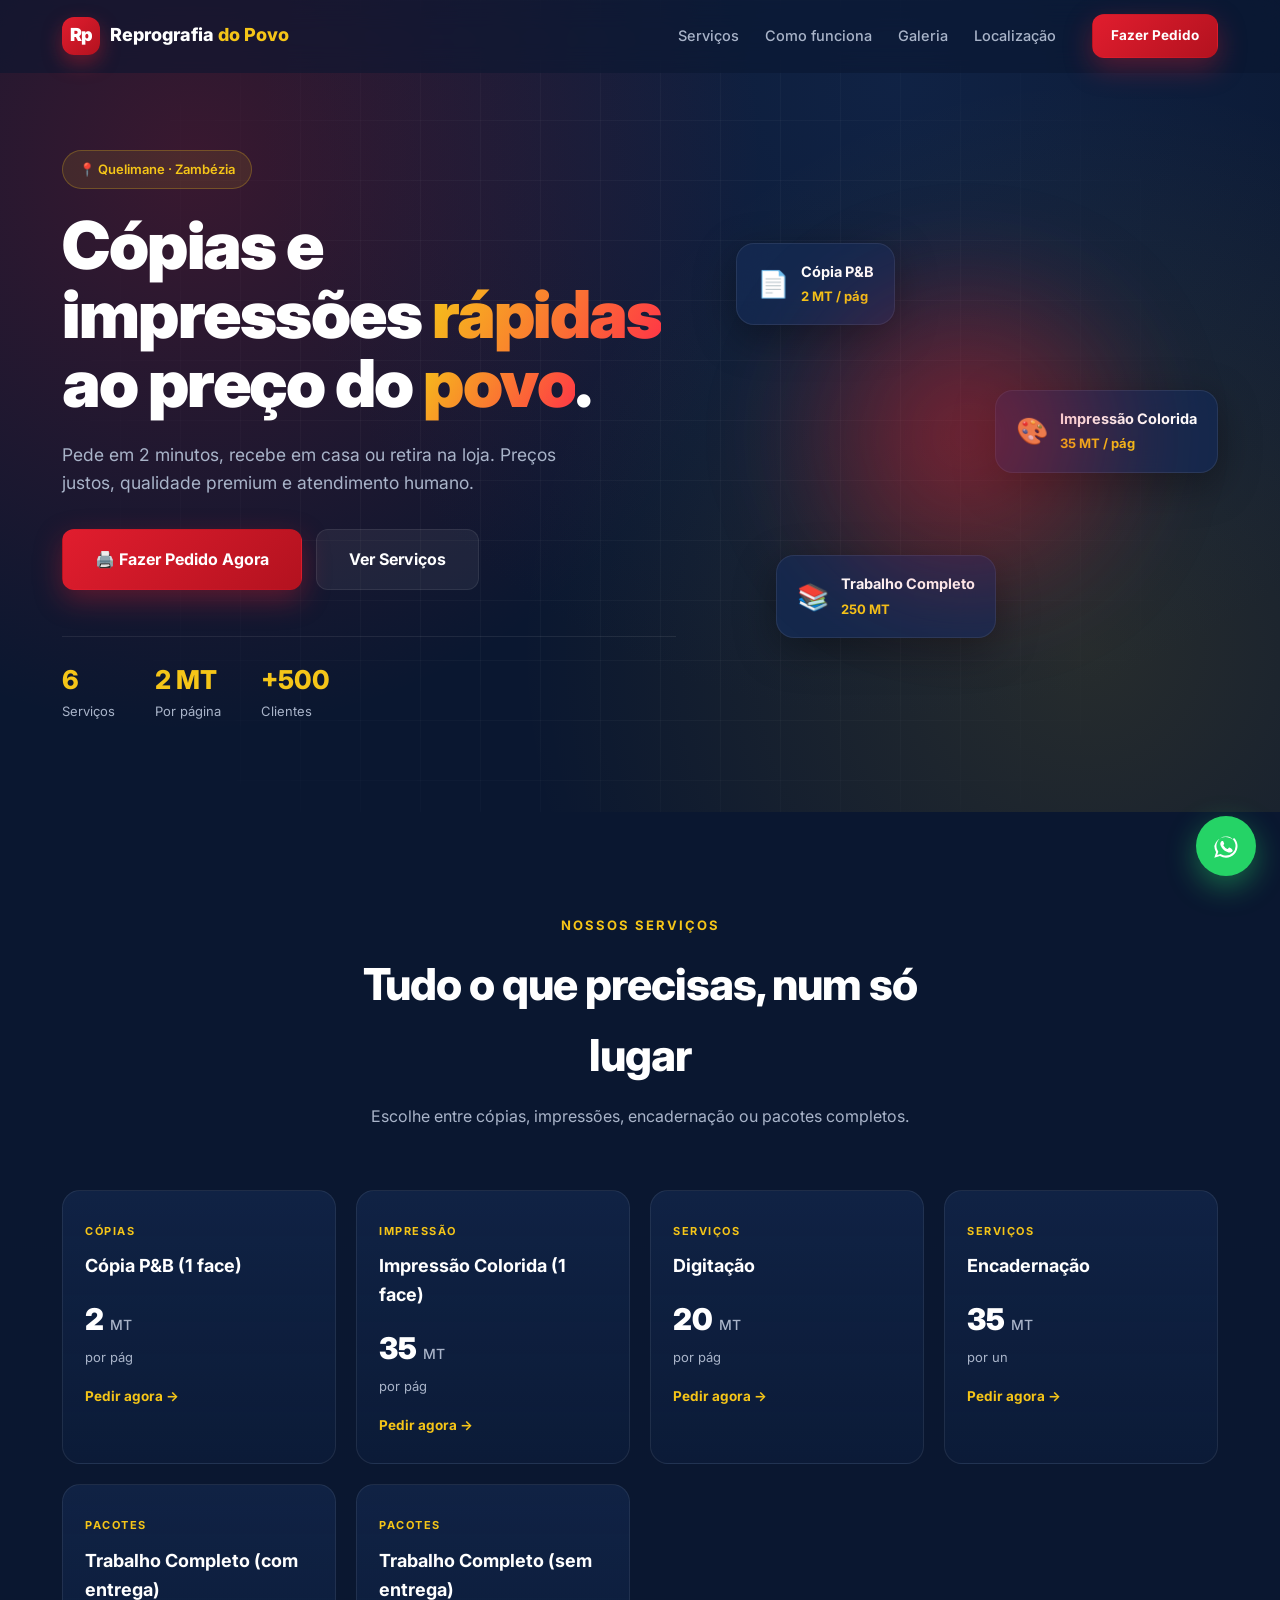
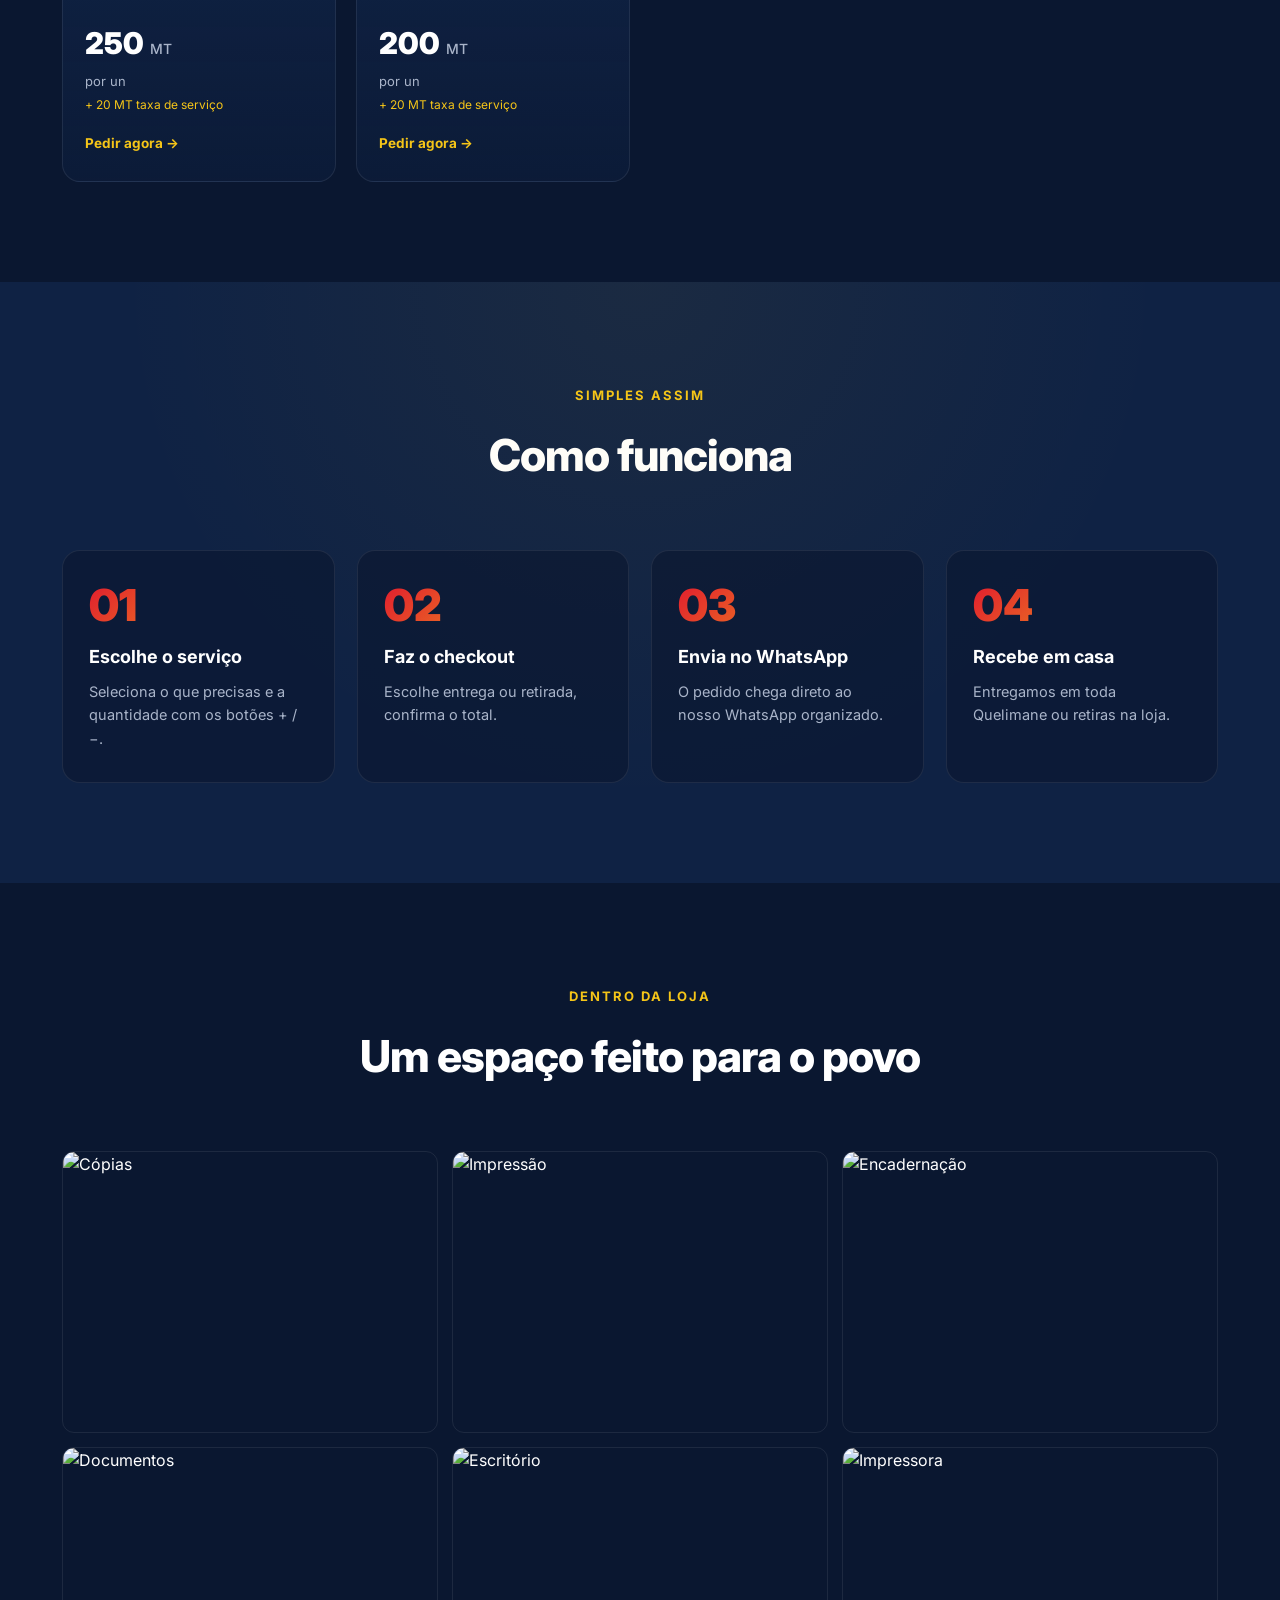
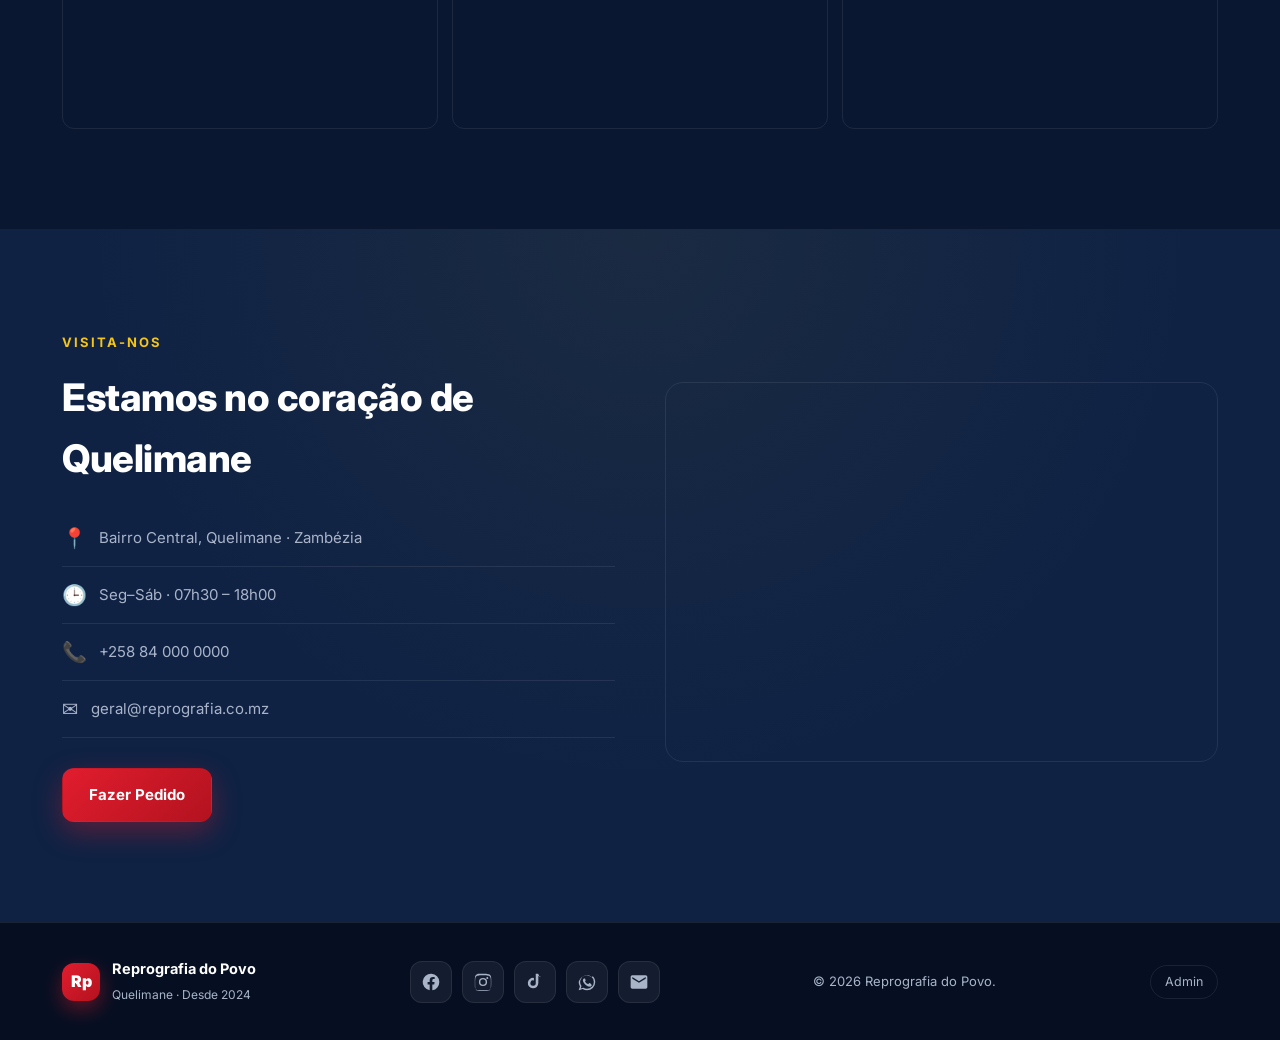
==== index.html @ e953f595 "git add . && git commit -m "Atualização do projeto" && git push" ====
<!DOCTYPE html>
<html lang="pt-MZ">
<head>
  <meta charset="UTF-8" />
  <meta name="viewport" content="width=device-width, initial-scale=1.0" />
  <title>Reprografia do Povo · Quelimane</title>
  <meta name="description" content="Cópias, impressões, encadernação e trabalhos completos em Quelimane. Rápido, barato e profissional." />
  <link rel="preconnect" href="https://fonts.googleapis.com">
  <link rel="preconnect" href="https://fonts.gstatic.com" crossorigin>
  <link href="https://fonts.googleapis.com/css2?family=Inter:wght@400;500;600;700;800;900&display=swap" rel="stylesheet">
  <link rel="stylesheet" href="css/style.css" />
</head>
<body>

  <header class="navbar" id="navbar">
    <div class="container nav-inner">
      <a href="index.html" class="logo">
        <span class="logo-mark">Rp</span>
        <span class="logo-text">Reprografia <em>do Povo</em></span>
      </a>
      <nav class="nav-links">
        <a href="#servicos">Serviços</a>
        <a href="#como-funciona">Como funciona</a>
        <a href="#galeria">Galeria</a>
        <a href="#localizacao">Localização</a>
      </nav>
      <a href="pedido.html" class="btn btn-primary btn-sm nav-cta">Fazer Pedido</a>
      <button class="nav-toggle" id="navToggle" aria-label="Menu">
        <span></span><span></span><span></span>
      </button>
    </div>
    <div class="mobile-menu" id="mobileMenu">
      <a href="#servicos">Serviços</a>
      <a href="#como-funciona">Como funciona</a>
      <a href="#galeria">Galeria</a>
      <a href="#localizacao">Localização</a>
      <a href="pedido.html" class="btn btn-primary">Fazer Pedido</a>
    </div>
  </header>

  <section class="hero">
    <div class="hero-bg"></div>
    <div class="container hero-inner">
      <div class="hero-content fade-in">
        <span class="badge">📍 Quelimane · Zambézia</span>
        <h1 class="hero-title">
          Cópias e impressões <span class="gradient-text">rápidas</span><br>
          ao preço do <span class="gradient-text">povo</span>.
        </h1>
        <p class="hero-sub">
          Pede em 2 minutos, recebe em casa ou retira na loja.
          Preços justos, qualidade premium e atendimento humano.
        </p>
        <div class="hero-actions">
          <a href="pedido.html" class="btn btn-primary btn-lg">🖨️ Fazer Pedido Agora</a>
          <a href="#servicos" class="btn btn-ghost btn-lg">Ver Serviços</a>
        </div>
        <div class="hero-stats">
          <div><strong>6</strong><span>Serviços</span></div>
          <div><strong>2 MT</strong><span>Por página</span></div>
          <div><strong>+500</strong><span>Clientes</span></div>
        </div>
      </div>
      <div class="hero-visual fade-in">
        <div class="floating-card card-1">
          <span class="fc-icon">📄</span>
          <div><strong>Cópia P&B</strong><small>2 MT / pág</small></div>
        </div>
        <div class="floating-card card-2">
          <span class="fc-icon">🎨</span>
          <div><strong>Impressão Colorida</strong><small>35 MT / pág</small></div>
        </div>
        <div class="floating-card card-3">
          <span class="fc-icon">📚</span>
          <div><strong>Trabalho Completo</strong><small>250 MT</small></div>
        </div>
        <div class="hero-blob"></div>
      </div>
    </div>
  </section>

  <section class="section" id="servicos">
    <div class="container">
      <div class="section-head">
        <span class="eyebrow">Nossos serviços</span>
        <h2>Tudo o que precisas, num só lugar</h2>
        <p>Escolhe entre cópias, impressões, encadernação ou pacotes completos.</p>
      </div>
      <div class="services-grid" id="servicesGrid"></div>
    </div>
  </section>

  <section class="section section-dark" id="como-funciona">
    <div class="container">
      <div class="section-head">
        <span class="eyebrow">Simples assim</span>
        <h2>Como funciona</h2>
      </div>
      <div class="steps">
        <div class="step fade-in">
          <div class="step-num">01</div>
          <h3>Escolhe o serviço</h3>
          <p>Seleciona o que precisas e a quantidade com os botões + / −.</p>
        </div>
        <div class="step fade-in">
          <div class="step-num">02</div>
          <h3>Faz o checkout</h3>
          <p>Escolhe entrega ou retirada, confirma o total.</p>
        </div>
        <div class="step fade-in">
          <div class="step-num">03</div>
          <h3>Envia no WhatsApp</h3>
          <p>O pedido chega direto ao nosso WhatsApp organizado.</p>
        </div>
        <div class="step fade-in">
          <div class="step-num">04</div>
          <h3>Recebe em casa</h3>
          <p>Entregamos em toda Quelimane ou retiras na loja.</p>
        </div>
      </div>
    </div>
  </section>

  <section class="section" id="galeria">
    <div class="container">
      <div class="section-head">
        <span class="eyebrow">Dentro da loja</span>
        <h2>Um espaço feito para o povo</h2>
      </div>
      <div class="gallery" id="gallery">
        <div class="gallery-item" data-img="https://images.unsplash.com/photo-1543002588-bfa74002ed7e?w=1200">
          <img src="https://images.unsplash.com/photo-1543002588-bfa74002ed7e?w=600" alt="Cópias" loading="lazy">
        </div>
        <div class="gallery-item" data-img="https://images.unsplash.com/photo-1568667256549-094345857637?w=1200">
          <img src="https://images.unsplash.com/photo-1568667256549-094345857637?w=600" alt="Impressão" loading="lazy">
        </div>
        <div class="gallery-item" data-img="https://images.unsplash.com/photo-1586281380349-632531db7ed4?w=1200">
          <img src="https://images.unsplash.com/photo-1586281380349-632531db7ed4?w=600" alt="Encadernação" loading="lazy">
        </div>
        <div class="gallery-item" data-img="https://images.unsplash.com/photo-1517842645767-c639042777db?w=1200">
          <img src="https://images.unsplash.com/photo-1517842645767-c639042777db?w=600" alt="Documentos" loading="lazy">
        </div>
        <div class="gallery-item" data-img="https://images.unsplash.com/photo-1611532736597-de2d4265fba3?w=1200">
          <img src="https://images.unsplash.com/photo-1611532736597-de2d4265fba3?w=600" alt="Escritório" loading="lazy">
        </div>
        <div class="gallery-item" data-img="https://images.unsplash.com/photo-1587825140708-dfaf72ae4b04?w=1200">
          <img src="https://images.unsplash.com/photo-1587825140708-dfaf72ae4b04?w=600" alt="Impressora" loading="lazy">
        </div>
      </div>
    </div>
  </section>

  <section class="section section-dark" id="localizacao">
    <div class="container">
      <div class="location-grid">
        <div class="location-info fade-in">
          <span class="eyebrow">Visita-nos</span>
          <h2>Estamos no coração de Quelimane</h2>
          <ul class="info-list">
            <li><span>📍</span> Bairro Central, Quelimane · Zambézia</li>
            <li><span>🕒</span> Seg–Sáb · 07h30 – 18h00</li>
            <li><span>📞</span> +258 84 000 0000</li>
            <li><span>✉️</span> geral@reprografia.co.mz</li>
          </ul>
          <a href="pedido.html" class="btn btn-primary">Fazer Pedido</a>
        </div>
        <div class="location-map fade-in">
          <iframe src="https://www.google.com/maps?q=Quelimane,+Mo%C3%A7ambique&output=embed"
            loading="lazy" referrerpolicy="no-referrer-when-downgrade"></iframe>
        </div>
      </div>
    </div>
  </section>

  <footer class="footer">
    <div class="container footer-inner">
      <div class="footer-brand">
        <span class="logo-mark">Rp</span>
        <div>
          <strong>Reprografia do Povo</strong>
          <small>Quelimane · Desde 2024</small>
        </div>
      </div>

      <div class="footer-social" id="footerSocial">
        <!-- preenchido via js/app.js -->
      </div>

      <p class="footer-copy">© <span id="year"></span> Reprografia do Povo.</p>
      <a href="login.html" class="footer-admin">Admin</a>
    </div>
  </footer>

  <a href="#" class="whatsapp-float" id="whatsappFloat" aria-label="WhatsApp">
    <svg viewBox="0 0 24 24" width="28" height="28" fill="currentColor">
      <path d="M17.6 6.3A9.9 9.9 0 0 0 2 12a9.9 9.9 0 0 0 1.5 5.3L2 22l4.8-1.5A9.9 9.9 0 0 0 12 22a9.9 9.9 0 0 0 9.9-9.9c0-2.6-1-5.1-2.9-7zM12 20.2c-1.5 0-3-.4-4.3-1.2l-.3-.2-2.9.9.9-2.8-.2-.3A8.2 8.2 0 1 1 20.2 12 8.2 8.2 0 0 1 12 20.2zm4.5-6.1c-.2-.1-1.4-.7-1.6-.8-.2-.1-.4-.1-.5.1s-.6.8-.8 1c-.1.2-.3.2-.5.1a6.6 6.6 0 0 1-3.3-2.9c-.2-.4.2-.4.6-1.3.1-.2 0-.4 0-.5l-.7-1.6c-.2-.4-.4-.4-.5-.4h-.5c-.2 0-.5.1-.7.3-.2.3-.9.9-.9 2.2s1 2.5 1.1 2.7c.1.2 1.9 2.9 4.6 4 .6.3 1.1.4 1.5.5.6.2 1.2.2 1.6.1.5-.1 1.4-.6 1.6-1.1.2-.6.2-1 .1-1.1-.1-.1-.2-.2-.4-.3z"/>
    </svg>
  </a>

  <div class="lightbox" id="lightbox">
    <button class="lightbox-close" id="lightboxClose">×</button>
    <img id="lightboxImg" src="" alt="Galeria">
  </div>

  <script src="https://cdn.jsdelivr.net/npm/@supabase/supabase-js@2"></script>
  <script src="js/config.js"></script>
  <script src="js/app.js"></script>
</body>
</html>
---- css/style.css ----
/* ============================================================
   REPROGRAFIA DO POVO — style.css (Fase 4 Final)
   ============================================================ */

:root {
  --navy:      #0a1730;
  --navy-2:    #0f2244;
  --navy-3:    #142a52;
  --red:       #e11d2e;
  --red-2:     #ff3347;
  --gold:      #f5c518;
  --gold-2:    #ffd93d;
  --white:     #ffffff;
  --muted:     #a9b4c9;
  --line:      rgba(255,255,255,.08);

  --radius:    18px;
  --radius-sm: 12px;
  --radius-lg: 28px;

  --shadow-sm: 0 4px 16px rgba(0,0,0,.25);
  --shadow-md: 0 12px 40px rgba(0,0,0,.35);
  --shadow-lg: 0 24px 80px rgba(0,0,0,.45);

  --transition: .35s cubic-bezier(.2,.8,.2,1);
}

* { margin:0; padding:0; box-sizing:border-box; }
html { scroll-behavior:smooth; }

body {
  font-family:'Inter', system-ui, -apple-system, sans-serif;
  background: var(--navy);
  color: var(--white);
  line-height: 1.6;
  overflow-x: hidden;
  -webkit-font-smoothing: antialiased;
}

img { display:block; max-width:100%; }
a { text-decoration:none; color:inherit; }
button { font-family:inherit; cursor:pointer; border:none; }

.container { width: 100%; max-width: 1200px; margin: 0 auto; padding: 0 22px; }

/* ============ NAVBAR ============ */
.navbar {
  position: fixed; top:0; left:0; right:0; z-index: 100;
  padding: 14px 0;
  background: rgba(10,23,48,.55);
  backdrop-filter: blur(14px);
  border-bottom: 1px solid transparent;
  transition: var(--transition);
}
.navbar.scrolled {
  background: rgba(10,23,48,.92);
  border-bottom-color: var(--line);
  padding: 10px 0;
}
.nav-inner { display:flex; align-items:center; gap:28px; }
.logo { display:flex; align-items:center; gap:10px; font-weight:800; font-size:18px; }
.logo-mark {
  width:38px; height:38px; display:grid; place-items:center;
  border-radius: 12px;
  background: linear-gradient(135deg, var(--red), #b3121f);
  color: var(--white); font-weight: 900; letter-spacing: -.5px;
  box-shadow: 0 8px 20px rgba(225,29,46,.4);
}
.logo-text em { color: var(--gold); font-style: normal; }
.nav-links { display:flex; gap:26px; margin-left:auto; }
.nav-links a {
  font-size: 14.5px; color: var(--muted); font-weight: 500;
  transition: var(--transition); position:relative;
}
.nav-links a:hover { color: var(--white); }
.nav-links a::after {
  content:''; position:absolute; bottom:-6px; left:0; width:0; height:2px;
  background: var(--gold); transition: var(--transition);
}
.nav-links a:hover::after { width:100%; }
.nav-cta { margin-left: 8px; }
.nav-toggle { display:none; flex-direction:column; gap:5px; background:none; }
.nav-toggle span { width: 24px; height: 2px; background: var(--white); border-radius: 2px; transition: var(--transition); }

.mobile-menu {
  display:none; flex-direction:column; gap: 4px;
  padding: 16px 22px 22px; background: var(--navy-2);
  border-bottom: 1px solid var(--line);
}
.mobile-menu a {
  padding: 12px 0; color: var(--muted); font-weight: 500;
  border-bottom: 1px solid var(--line);
}
.mobile-menu a.btn { margin-top: 10px; border:none; color: var(--white); justify-content:center; }
.mobile-menu.open { display:flex; }

/* ============ BOTÕES ============ */
.btn {
  display: inline-flex; align-items: center; justify-content: center; gap: 8px;
  padding: 14px 26px; border-radius: var(--radius-sm);
  font-weight: 700; font-size: 15px; transition: var(--transition);
  white-space: nowrap; border: 1px solid transparent;
}
.btn-primary {
  background: linear-gradient(135deg, var(--red), #b3121f);
  color: var(--white); box-shadow: 0 10px 28px rgba(225,29,46,.35);
}
.btn-primary:hover { transform: translateY(-2px); box-shadow: 0 16px 40px rgba(225,29,46,.5); }
.btn-gold {
  background: linear-gradient(135deg, var(--gold), #e0a800);
  color: var(--navy); box-shadow: 0 10px 28px rgba(245,197,24,.35);
}
.btn-gold:hover { transform: translateY(-2px); }
.btn-ghost {
  background: rgba(255,255,255,.06); color: var(--white);
  border-color: var(--line);
}
.btn-ghost:hover { background: rgba(255,255,255,.12); }
.btn-sm { padding: 10px 18px; font-size: 13.5px; }
.btn-lg { padding: 17px 32px; font-size: 16px; }

/* ============ HERO ============ */
.hero { position: relative; padding: 150px 0 90px; overflow: hidden; }
.hero-bg {
  position: absolute; inset:0;
  background:
    radial-gradient(circle at 15% 20%, rgba(225,29,46,.22), transparent 45%),
    radial-gradient(circle at 85% 80%, rgba(245,197,24,.12), transparent 45%),
    radial-gradient(circle at 70% 10%, rgba(20,42,82,.6), transparent 55%);
  z-index: -1;
}
.hero-bg::after {
  content:''; position:absolute; inset:0;
  background-image:
    linear-gradient(rgba(255,255,255,.03) 1px, transparent 1px),
    linear-gradient(90deg, rgba(255,255,255,.03) 1px, transparent 1px);
  background-size: 60px 60px;
  mask-image: radial-gradient(circle at 50% 50%, black 40%, transparent 80%);
}
.hero-inner { display:grid; grid-template-columns: 1.1fr .9fr; gap: 40px; align-items:center; }
.badge {
  display:inline-block; padding: 8px 16px; border-radius: 999px;
  background: rgba(245,197,24,.1); color: var(--gold);
  font-size: 13px; font-weight: 600;
  border: 1px solid rgba(245,197,24,.25); margin-bottom: 22px;
}
.hero-title {
  font-size: clamp(38px, 5.2vw, 66px); font-weight: 900;
  line-height: 1.05; letter-spacing: -1.5px; margin-bottom: 22px;
}
.gradient-text {
  background: linear-gradient(120deg, var(--gold), var(--red-2));
  -webkit-background-clip: text; background-clip: text; color: transparent;
}
.hero-sub { font-size: 17.5px; color: var(--muted); max-width: 540px; margin-bottom: 32px; }
.hero-actions { display:flex; gap:14px; flex-wrap:wrap; margin-bottom: 46px; }
.hero-stats { display:flex; gap: 40px; padding-top: 22px; border-top: 1px solid var(--line); }
.hero-stats div { display:flex; flex-direction:column; }
.hero-stats strong { font-size: 26px; font-weight: 800; color: var(--gold); }
.hero-stats span { font-size: 13px; color: var(--muted); }

.hero-visual { position: relative; height: 460px; }
.hero-blob {
  position:absolute; inset: 10% 5%; border-radius: 50%;
  background: radial-gradient(circle, rgba(225,29,46,.5), transparent 70%);
  filter: blur(40px); animation: pulse 6s ease-in-out infinite;
}
.floating-card {
  position:absolute; display:flex; align-items:center; gap: 12px;
  background: rgba(20,42,82,.85); backdrop-filter: blur(20px);
  border: 1px solid var(--line); border-radius: var(--radius);
  padding: 16px 20px; box-shadow: var(--shadow-md);
  animation: float 6s ease-in-out infinite;
}
.floating-card strong { display:block; font-size: 14.5px; }
.floating-card small { color: var(--gold); font-weight: 700; font-size: 13px; }
.fc-icon { font-size: 26px; }
.card-1 { top: 8%; left: 4%; animation-delay: 0s; }
.card-2 { top: 40%; right: 0; animation-delay: 2s; }
.card-3 { bottom: 6%; left: 12%; animation-delay: 4s; }

@keyframes float { 0%,100% { transform: translateY(0); } 50% { transform: translateY(-14px); } }
@keyframes pulse { 0%,100% { opacity:.7; transform: scale(1); } 50% { opacity:1; transform: scale(1.08); } }

/* ============ SECTIONS ============ */
.section { padding: 100px 0; position:relative; }
.section-dark { background: var(--navy-2); }
.section-dark::before {
  content:''; position:absolute; inset:0;
  background: radial-gradient(circle at 50% 0%, rgba(245,197,24,.05), transparent 60%);
  pointer-events:none;
}
.section-head { text-align:center; max-width: 640px; margin: 0 auto 60px; }
.eyebrow {
  display:inline-block; color: var(--gold); font-size: 13px; font-weight: 700;
  letter-spacing: 2px; text-transform: uppercase; margin-bottom: 14px;
}
.section-head h2 {
  font-size: clamp(28px, 3.6vw, 44px); font-weight: 800;
  letter-spacing: -1px; margin-bottom: 14px;
}
.section-head p { color: var(--muted); font-size: 16px; }

/* ============ SERVIÇOS ============ */
.services-grid {
  display:grid; grid-template-columns: repeat(auto-fill, minmax(260px, 1fr)); gap: 20px;
}
.service-card {
  background: linear-gradient(180deg, rgba(20,42,82,.6), rgba(15,34,68,.4));
  border: 1px solid var(--line); border-radius: var(--radius);
  padding: 26px 22px; transition: var(--transition);
  position:relative; overflow:hidden;
}
.service-card::before {
  content:''; position:absolute; top:0; left:0; right:0; height:3px;
  background: linear-gradient(90deg, var(--red), var(--gold));
  opacity:0; transition: var(--transition);
}
.service-card:hover {
  transform: translateY(-6px);
  border-color: rgba(245,197,24,.35);
  box-shadow: var(--shadow-md);
}
.service-card:hover::before { opacity:1; }
.sc-cat {
  display:inline-block; font-size: 11px; font-weight: 700;
  letter-spacing: 1.5px; text-transform: uppercase;
  color: var(--gold); margin-bottom: 12px;
}
.sc-name { font-size: 18px; font-weight: 700; margin-bottom: 14px; }
.sc-price { font-size: 30px; font-weight: 900; color: var(--white); display:flex; align-items:baseline; gap:6px; }
.sc-price span { font-size: 14px; color: var(--muted); font-weight: 500; }
.sc-un { color: var(--muted); font-size: 13px; margin-top: 4px; }
.sc-link {
  display:inline-flex; align-items:center; gap:6px;
  margin-top: 18px; font-weight:700; font-size:13.5px;
  color: var(--gold); transition: var(--transition);
}
.sc-link:hover { gap: 12px; }

/* ============ STEPS ============ */
.steps { display:grid; grid-template-columns: repeat(auto-fit, minmax(230px, 1fr)); gap: 22px; }
.step {
  background: rgba(10,23,48,.6); border: 1px solid var(--line);
  border-radius: var(--radius); padding: 32px 26px;
  transition: var(--transition); position:relative;
}
.step:hover { transform: translateY(-4px); border-color: rgba(225,29,46,.35); }
.step-num {
  font-size: 44px; font-weight: 900;
  background: linear-gradient(135deg, var(--red), var(--gold));
  -webkit-background-clip:text; background-clip:text; color:transparent;
  line-height: 1; margin-bottom: 16px;
}
.step h3 { font-size: 18px; font-weight: 700; margin-bottom: 8px; }
.step p { color: var(--muted); font-size: 14.5px; }

/* ============ GALERIA ============ */
.gallery { display:grid; grid-template-columns: repeat(3, 1fr); gap: 14px; }
.gallery-item {
  aspect-ratio: 4/3; border-radius: var(--radius-sm); overflow:hidden;
  cursor: pointer; position:relative; border: 1px solid var(--line);
}
.gallery-item img {
  width:100%; height:100%; object-fit:cover;
  transition: transform .6s cubic-bezier(.2,.8,.2,1);
}
.gallery-item::after {
  content:'🔍'; position:absolute; inset:0; display:grid; place-items:center;
  background: rgba(10,23,48,.55); opacity:0; transition: var(--transition); font-size: 30px;
}
.gallery-item:hover img { transform: scale(1.08); }
.gallery-item:hover::after { opacity:1; }

/* ============ LIGHTBOX ============ */
.lightbox {
  position: fixed; inset: 0; background: rgba(5,10,20,.94);
  backdrop-filter: blur(8px); display: none;
  align-items: center; justify-content: center;
  z-index: 1000; padding: 30px; animation: fadeIn .3s ease;
}
.lightbox.open { display: flex; }
.lightbox img {
  max-width: 92vw; max-height: 88vh; border-radius: var(--radius);
  box-shadow: var(--shadow-lg); animation: zoomIn .35s ease;
}
.lightbox-close {
  position: absolute; top: 22px; right: 26px; width: 46px; height:46px;
  border-radius: 50%; background: rgba(255,255,255,.1);
  color: var(--white); font-size: 26px; transition: var(--transition);
}
.lightbox-close:hover { background: var(--red); transform: rotate(90deg); }

/* ============ LOCALIZAÇÃO ============ */
.location-grid { display:grid; grid-template-columns: 1fr 1fr; gap: 50px; align-items:center; }
.location-info h2 { font-size: clamp(26px,3vw,38px); font-weight:800; margin-bottom: 22px; letter-spacing:-.5px; }
.info-list { list-style:none; margin-bottom: 30px; }
.info-list li {
  display:flex; align-items:center; gap: 12px; padding: 12px 0;
  border-bottom: 1px solid var(--line); color: var(--muted); font-size: 15px;
}
.info-list li span { font-size: 20px; }
.location-map iframe {
  width:100%; height: 380px; border: 1px solid var(--line);
  border-radius: var(--radius); filter: grayscale(.3) contrast(1.1);
}

/* ============ FOOTER ============ */
.footer { background: #060f22; border-top: 1px solid var(--line); padding: 34px 0; }
.footer-inner {
  display:flex; align-items:center; justify-content:space-between;
  gap: 20px; flex-wrap:wrap;
}
.footer-brand { display:flex; align-items:center; gap: 12px; }
.footer-brand strong { display:block; font-size:14.5px; }
.footer-brand small { color: var(--muted); font-size:12px; }

/* Redes sociais no footer */
.footer-social { display:flex; align-items:center; gap: 10px; }
.footer-social a {
  width: 42px; height: 42px; border-radius: 12px;
  background: rgba(255,255,255,.06); border: 1px solid var(--line);
  display: grid; place-items: center;
  transition: var(--transition);
}
.footer-social a svg { width: 20px; height: 20px; fill: var(--muted); transition: var(--transition); }
.footer-social a:hover { transform: translateY(-3px); border-color: var(--gold); background: rgba(245,197,24,.1); }
.footer-social a:hover svg { fill: var(--gold); }
.footer-social a[data-rede="facebook"]:hover  { border-color:#1877f2; background: rgba(24,119,242,.15); }
.footer-social a[data-rede="facebook"]:hover svg { fill:#1877f2; }
.footer-social a[data-rede="instagram"]:hover { border-color:#e4405f; background: rgba(228,64,95,.15); }
.footer-social a[data-rede="instagram"]:hover svg { fill:#e4405f; }
.footer-social a[data-rede="tiktok"]:hover   { border-color:#ffffff; background: rgba(255,255,255,.12); }
.footer-social a[data-rede="tiktok"]:hover svg { fill:#ffffff; }
.footer-social a[data-rede="whatsapp"]:hover { border-color:#25d366; background: rgba(37,211,102,.15); }
.footer-social a[data-rede="whatsapp"]:hover svg { fill:#25d366; }
.footer-social a[data-rede="email"]:hover    { border-color: var(--red); background: rgba(225,29,46,.15); }
.footer-social a[data-rede="email"]:hover svg { fill: var(--red-2); }

.footer-copy { color: var(--muted); font-size: 13px; }
.footer-admin {
  font-size: 12.5px; color: var(--muted); padding: 6px 14px;
  border-radius: 999px; border: 1px solid var(--line); transition: var(--transition);
}
.footer-admin:hover { color: var(--gold); border-color: var(--gold); }

/* ============ WHATSAPP FLOAT ============ */
.whatsapp-float {
  position: fixed; bottom: 24px; right: 24px; width: 60px; height: 60px;
  border-radius: 50%; background: #25D366; color: var(--white);
  display:grid; place-items:center;
  box-shadow: 0 10px 30px rgba(37,211,102,.45); z-index: 90;
  transition: var(--transition); animation: pulseWpp 2.5s infinite;
}
.whatsapp-float:hover { transform: scale(1.1) rotate(6deg); }
@keyframes pulseWpp {
  0% { box-shadow: 0 10px 30px rgba(37,211,102,.45), 0 0 0 0 rgba(37,211,102,.6); }
  70% { box-shadow: 0 10px 30px rgba(37,211,102,.45), 0 0 0 18px rgba(37,211,102,0); }
  100% { box-shadow: 0 10px 30px rgba(37,211,102,.45), 0 0 0 0 rgba(37,211,102,0); }
}

/* ============ ANIMAÇÕES ============ */
.fade-in { opacity:0; transform: translateY(24px); transition: opacity .7s ease, transform .7s ease; }
.fade-in.visible { opacity:1; transform: translateY(0); }
@keyframes fadeIn { from{opacity:0} to{opacity:1} }
@keyframes zoomIn { from{opacity:0; transform: scale(.9)} to{opacity:1; transform: scale(1)} }

/* ============ RESPONSIVO ============ */
@media (max-width: 980px) {
  .hero-inner { grid-template-columns: 1fr; }
  .hero-visual { display: none; }
  .location-grid { grid-template-columns: 1fr; }
  .nav-links, .nav-cta { display:none; }
  .nav-toggle { display:flex; margin-left:auto; }
  .gallery { grid-template-columns: repeat(2, 1fr); }
}
@media (max-width: 620px) {
  .section { padding: 70px 0; }
  .hero { padding: 120px 0 60px; }
  .hero-stats { gap: 24px; }
  .hero-stats strong { font-size: 20px; }
  .hero-actions .btn { flex:1; justify-content:center; }
  .gallery { grid-template-columns: 1fr 1fr; gap: 10px; }
  .footer-inner { flex-direction:column; text-align:center; }
  .whatsapp-float { width: 54px; height:54px; bottom: 18px; right: 18px; }
  .services-grid { grid-template-columns: 1fr 1fr; gap: 12px; }
  .service-card { padding: 18px 16px; }
  .sc-price { font-size: 24px; }
}
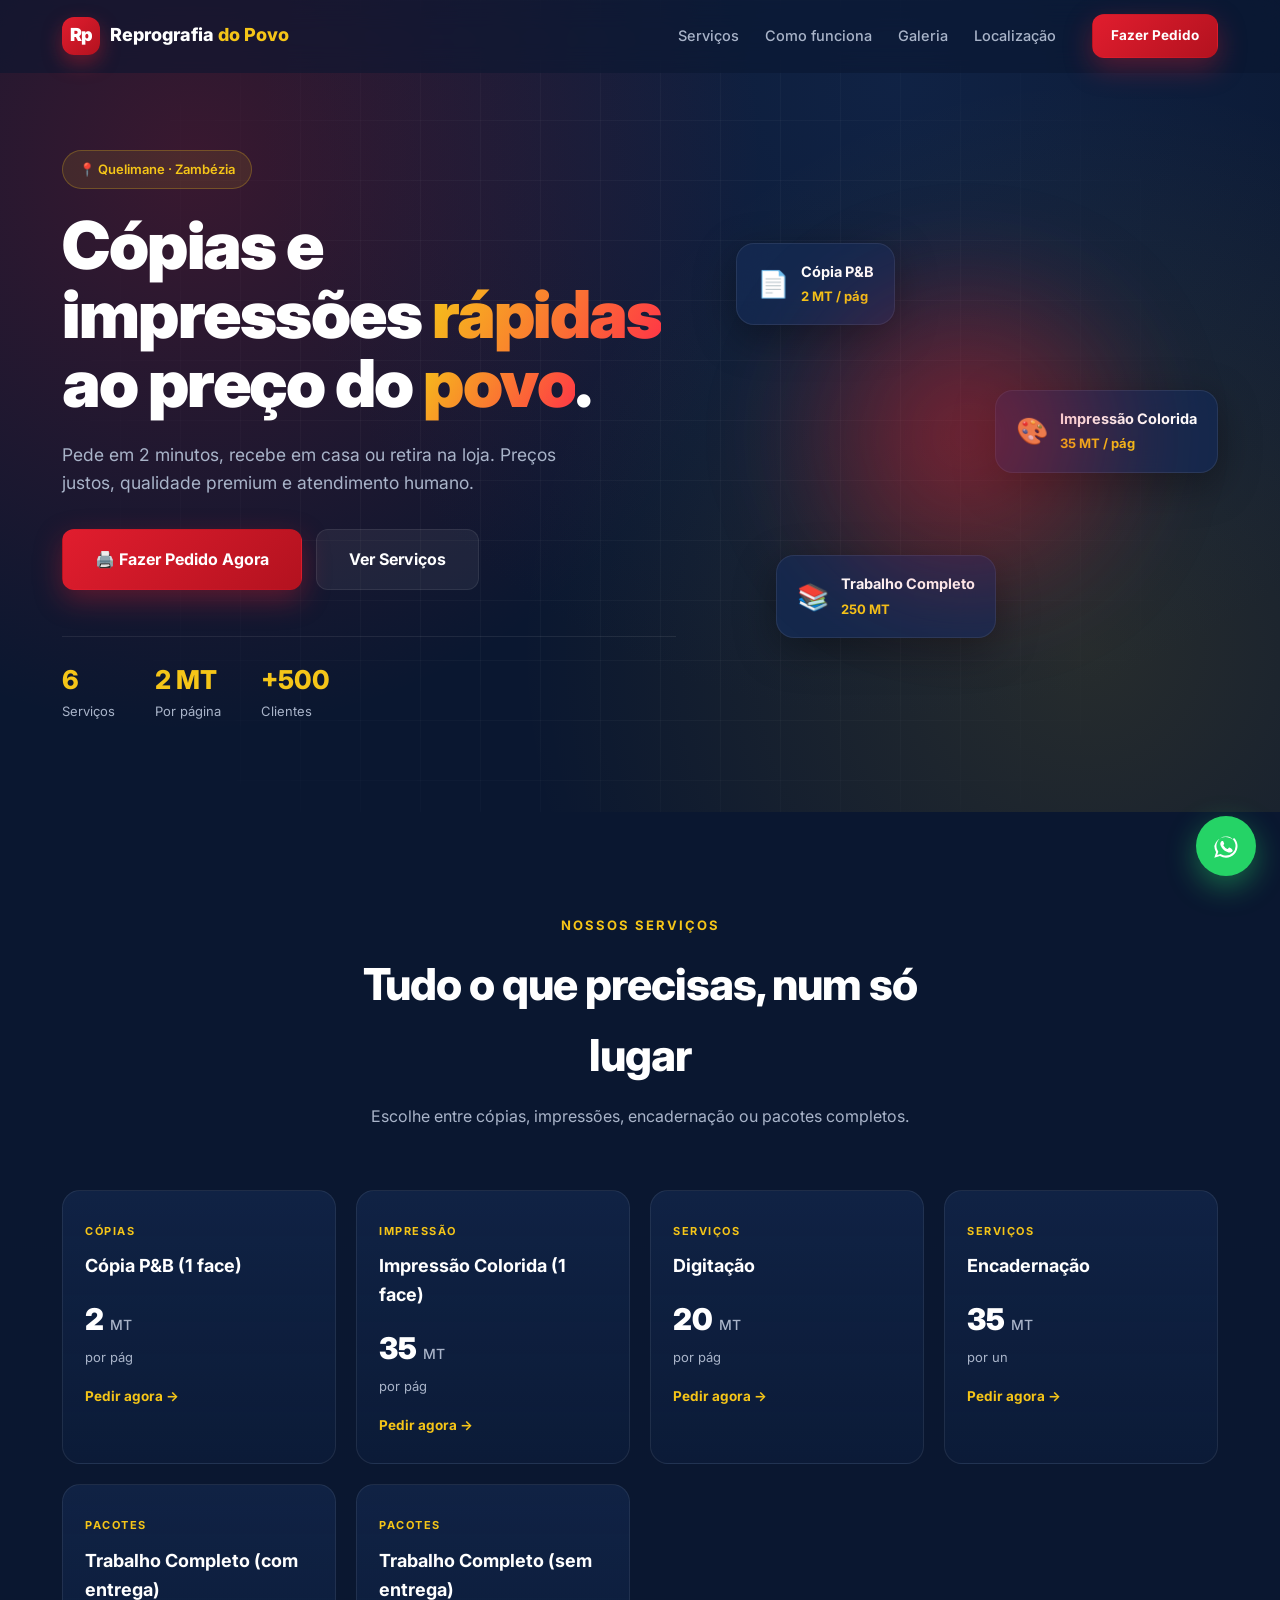
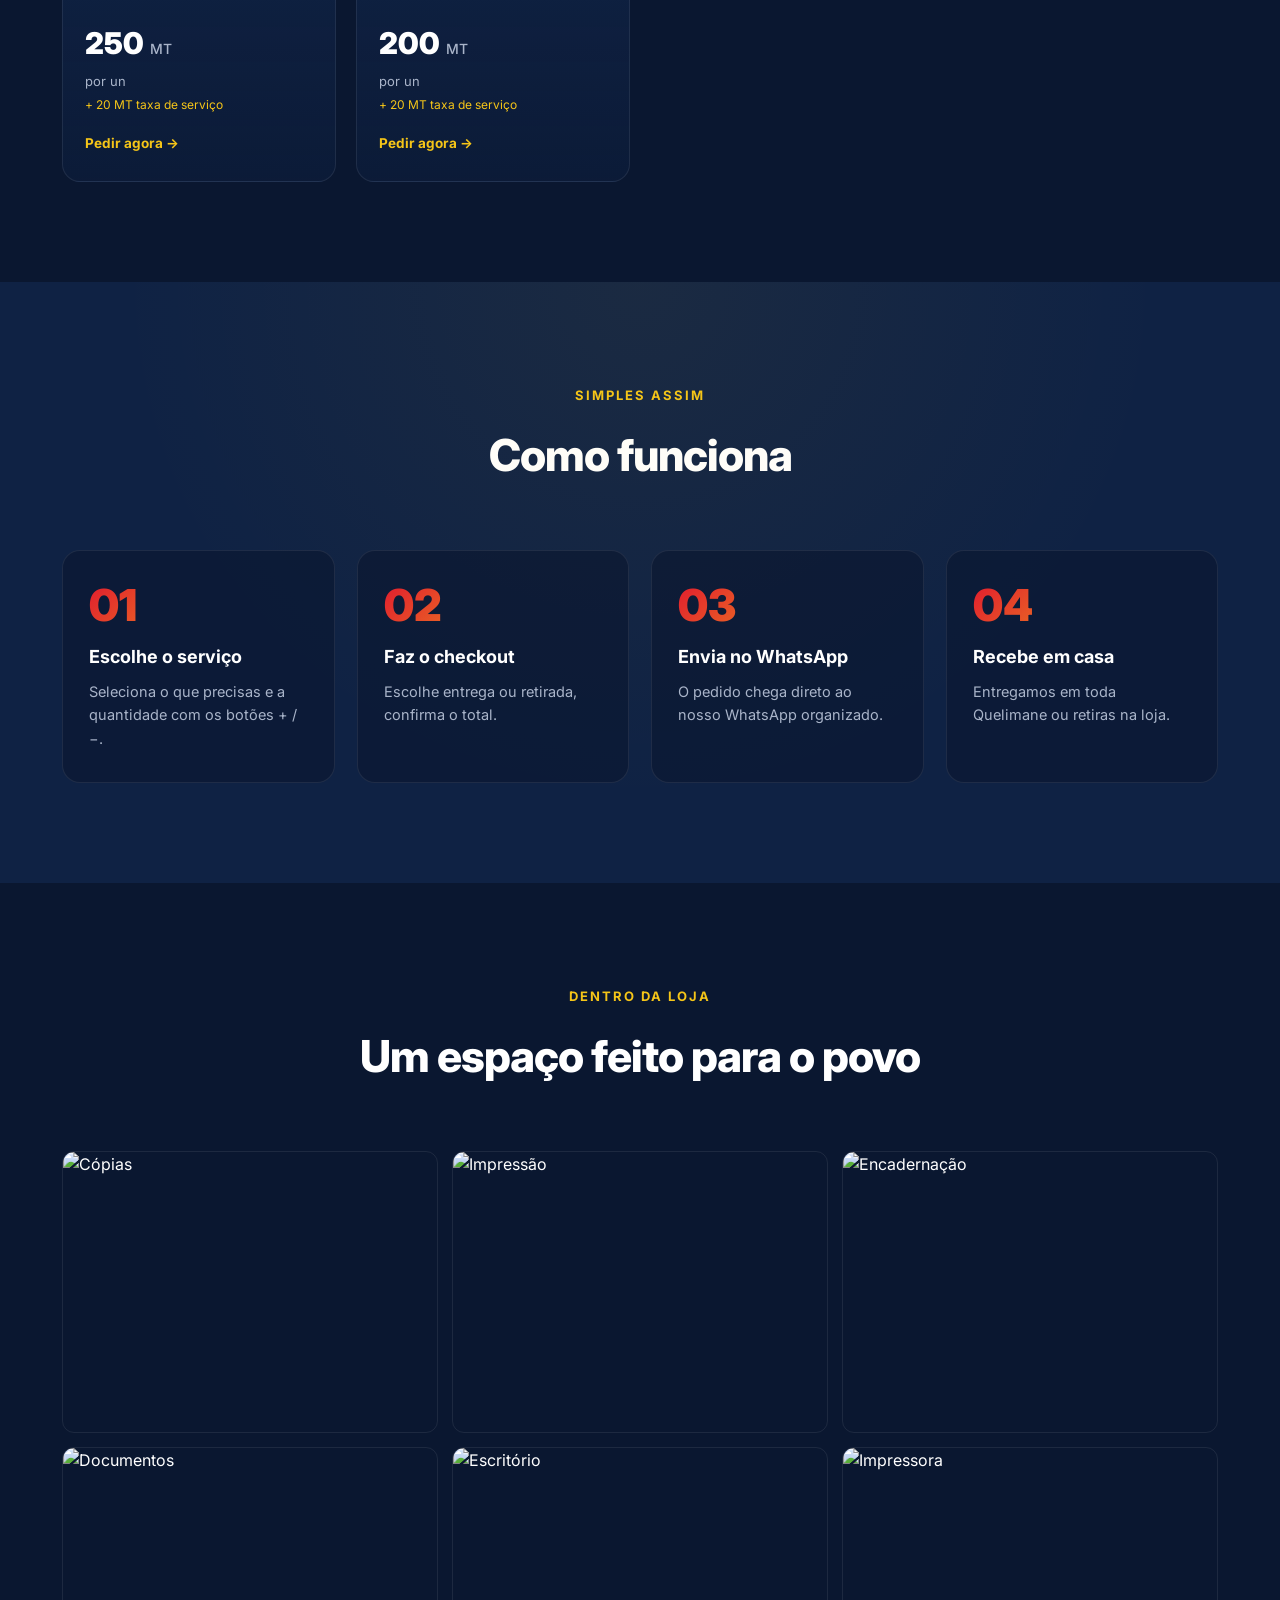
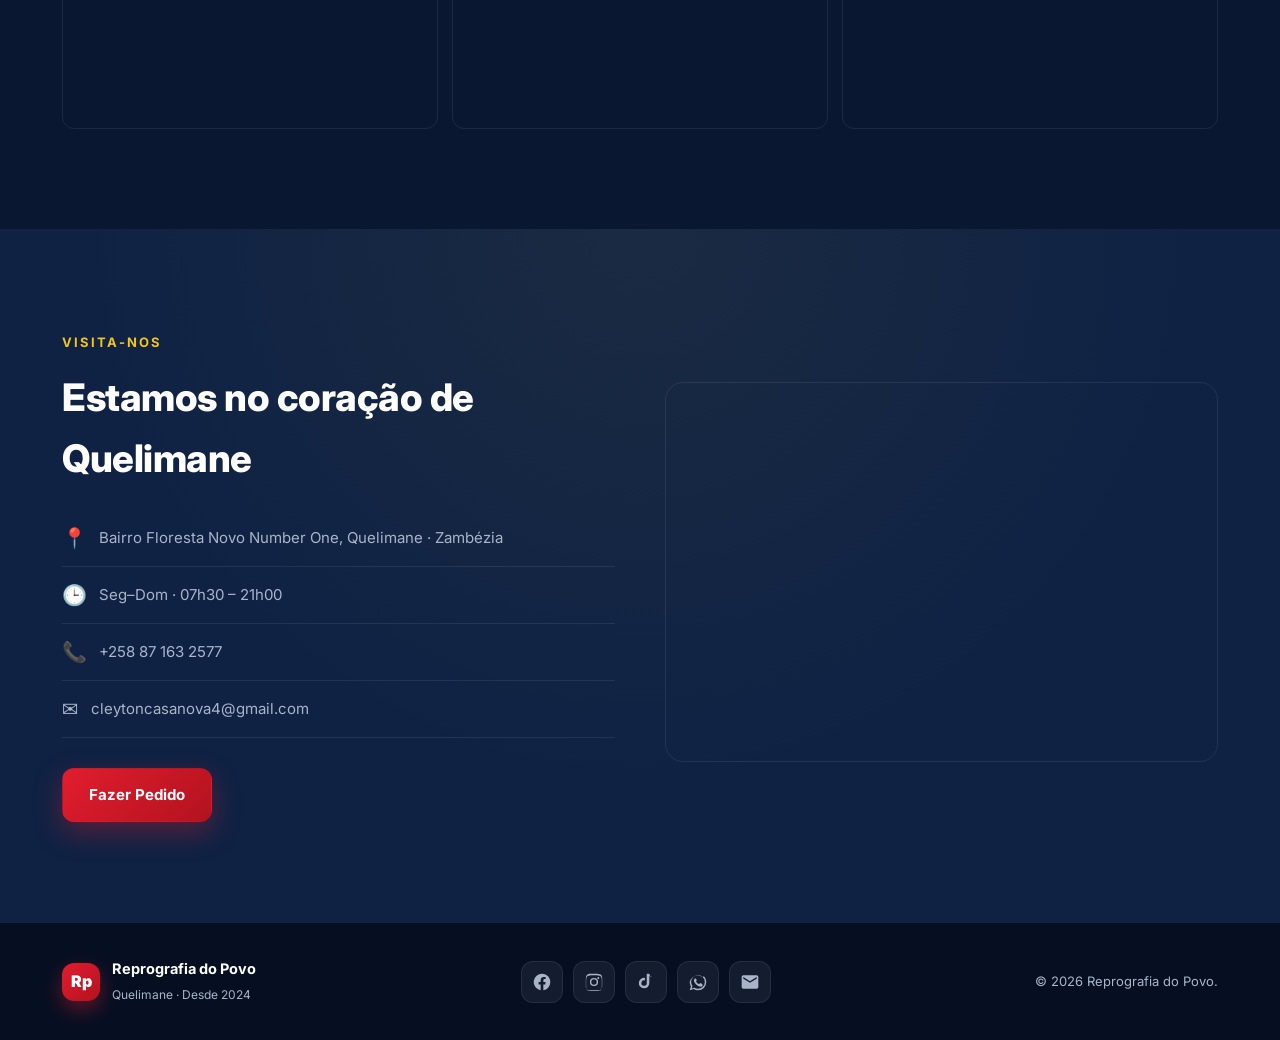
==== commit 6b236099: "git add . && git commit -m "Atualização do projeto" && git push" ====
--- a/index.html
+++ b/index.html
@@ -157,10 +157,10 @@
           <span class="eyebrow">Visita-nos</span>
           <h2>Estamos no coração de Quelimane</h2>
           <ul class="info-list">
-            <li><span>📍</span> Bairro Central, Quelimane · Zambézia</li>
-            <li><span>🕒</span> Seg–Sáb · 07h30 – 18h00</li>
-            <li><span>📞</span> +258 84 000 0000</li>
-            <li><span>✉️</span> geral@reprografia.co.mz</li>
+            <li><span>📍</span> Bairro Floresta Novo Number One, Quelimane · Zambézia</li>
+            <li><span>🕒</span> Seg–Dom · 07h30 – 21h00</li>
+            <li><span>📞</span> +258 87 163 2577</li>
+            <li><span>✉️</span> cleytoncasanova4@gmail.com</li>
           </ul>
           <a href="pedido.html" class="btn btn-primary">Fazer Pedido</a>
         </div>
@@ -187,7 +187,6 @@
       </div>
 
       <p class="footer-copy">© <span id="year"></span> Reprografia do Povo.</p>
-      <a href="login.html" class="footer-admin">Admin</a>
     </div>
   </footer>
 
